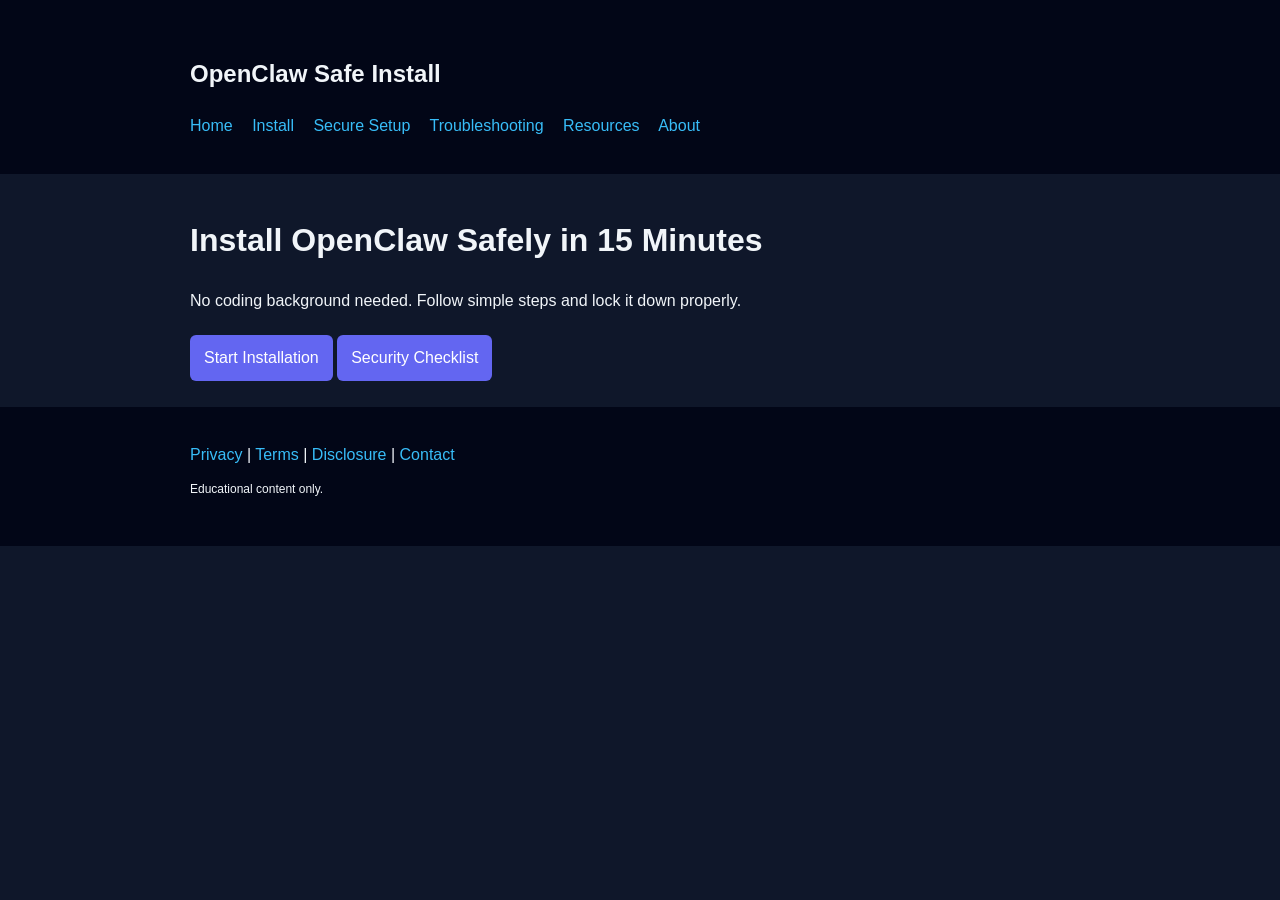
==== index.html @ 9e1f07ef "Add files via upload" ====
<!doctype html>
<html>
<head>
<meta charset="utf-8">
<meta name="viewport" content="width=device-width, initial-scale=1">
<title>OpenClaw Safe Install | OpenClaw Safe Install</title>
<link rel="stylesheet" href="styles.css">
<link rel="icon" href="assets/favicon.svg">
</head>
<body>
<header>
<div class="container">
<h2>OpenClaw Safe Install</h2>
<nav>
<a href="index.html">Home</a>
<a href="install.html">Install</a>
<a href="secure-setup.html">Secure Setup</a>
<a href="troubleshooting.html">Troubleshooting</a>
<a href="resources.html">Resources</a>
<a href="about.html">About</a>
</nav>
</div>
</header>
<div class="container">

<h1>Install OpenClaw Safely in 15 Minutes</h1>
<p>No coding background needed. Follow simple steps and lock it down properly.</p>
<a class="btn" href="install.html">Start Installation</a>
<a class="btn" href="secure-setup.html">Security Checklist</a>

</div>
<footer>
<div class="container">
<a href="privacy.html">Privacy</a> |
<a href="terms.html">Terms</a> |
<a href="disclosure.html">Disclosure</a> |
<a href="contact.html">Contact</a>
<p style="font-size:12px">Educational content only.</p>
</div>
</footer>
</body>
</html>
---- styles.css ----
body{margin:0;font-family:Arial,Helvetica,sans-serif;background:#0f172a;color:#f1f5f9;line-height:1.6}
.container{max-width:900px;margin:auto;padding:20px}
a{color:#38bdf8;text-decoration:none}
header,footer{background:#020617;padding:15px 0}
nav a{margin-right:15px}
.btn{display:inline-block;padding:10px 14px;background:#6366f1;color:white;border-radius:6px;margin:6px 0}
.code{background:#111827;padding:10px;border-radius:6px;overflow:auto}
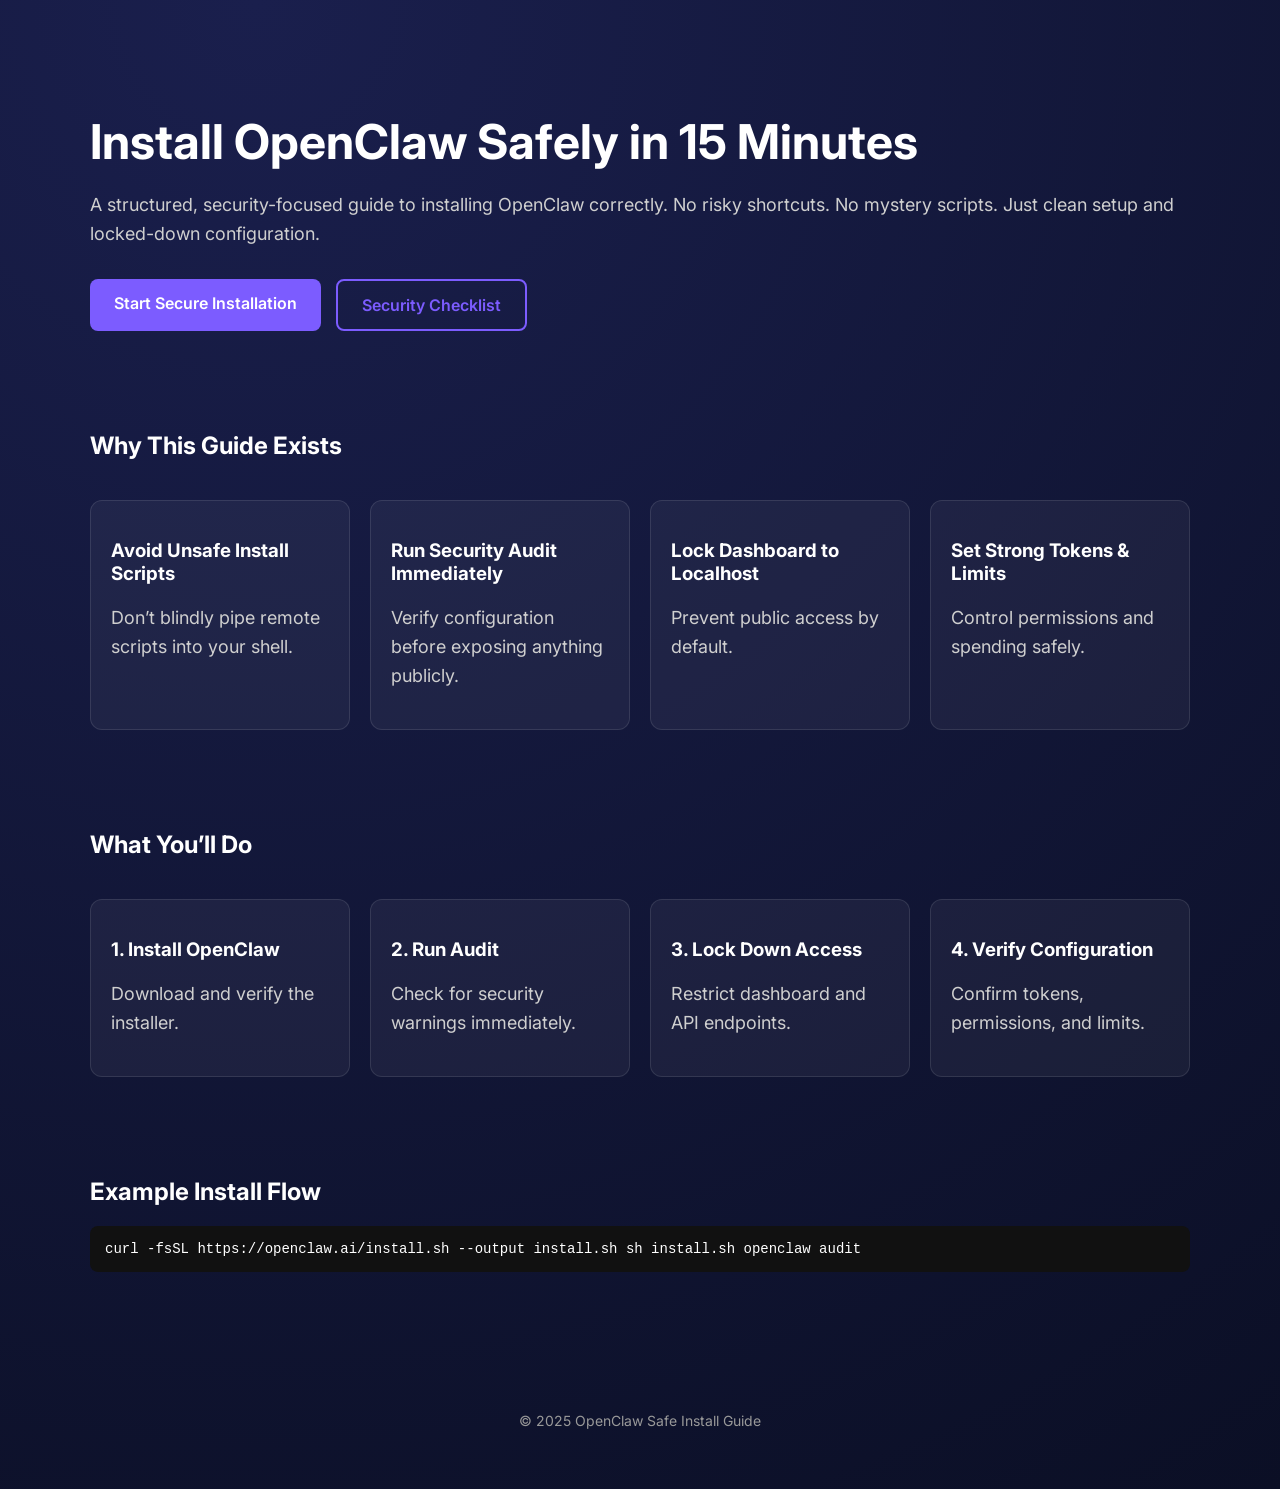
==== commit 9a59ba6a: "Update index.html" ====
--- a/index.html
+++ b/index.html
@@ -1,42 +1,181 @@
-<!doctype html>
-<html>
+<!DOCTYPE html>
+<html lang="en">
 <head>
-<meta charset="utf-8">
-<meta name="viewport" content="width=device-width, initial-scale=1">
-<title>OpenClaw Safe Install | OpenClaw Safe Install</title>
-<link rel="stylesheet" href="styles.css">
-<link rel="icon" href="assets/favicon.svg">
+  <meta charset="UTF-8" />
+  <meta name="viewport" content="width=device-width, initial-scale=1.0" />
+  <title>OpenClaw Safe Install</title>
+
+  <link href="https://fonts.googleapis.com/css2?family=Inter:wght@400;600;700&display=swap" rel="stylesheet">
+
+  <style>
+    body {
+      margin: 0;
+      font-family: Inter, sans-serif;
+      background: radial-gradient(circle at 20% 0%, #1a1f4d, #0b0f25);
+      color: #fff;
+    }
+
+    .container {
+      max-width: 1100px;
+      margin: auto;
+      padding: 80px 20px;
+    }
+
+    h1 {
+      font-size: 48px;
+      margin-bottom: 20px;
+    }
+
+    p {
+      font-size: 18px;
+      color: #cfcfcf;
+      line-height: 1.6;
+    }
+
+    .buttons {
+      margin-top: 30px;
+      display: flex;
+      gap: 15px;
+      flex-wrap: wrap;
+    }
+
+    .btn {
+      padding: 14px 24px;
+      border-radius: 8px;
+      text-decoration: none;
+      font-weight: 600;
+      display: inline-block;
+    }
+
+    .btn-primary {
+      background: #7c5cff;
+      color: white;
+    }
+
+    .btn-secondary {
+      border: 2px solid #7c5cff;
+      color: #7c5cff;
+    }
+
+    .section {
+      margin-top: 100px;
+    }
+
+    .cards {
+      display: grid;
+      grid-template-columns: repeat(auto-fit, minmax(240px, 1fr));
+      gap: 20px;
+      margin-top: 40px;
+    }
+
+    .card {
+      background: rgba(255,255,255,0.05);
+      border: 1px solid rgba(255,255,255,0.1);
+      border-radius: 12px;
+      padding: 20px;
+    }
+
+    footer {
+      text-align: center;
+      padding: 60px 20px;
+      color: #999;
+      font-size: 14px;
+    }
+
+    code {
+      display: block;
+      background: #111;
+      padding: 15px;
+      border-radius: 8px;
+      margin-top: 15px;
+      font-family: monospace;
+      font-size: 14px;
+    }
+  </style>
 </head>
+
 <body>
-<header>
-<div class="container">
-<h2>OpenClaw Safe Install</h2>
-<nav>
-<a href="index.html">Home</a>
-<a href="install.html">Install</a>
-<a href="secure-setup.html">Secure Setup</a>
-<a href="troubleshooting.html">Troubleshooting</a>
-<a href="resources.html">Resources</a>
-<a href="about.html">About</a>
-</nav>
-</div>
-</header>
-<div class="container">
 
-<h1>Install OpenClaw Safely in 15 Minutes</h1>
-<p>No coding background needed. Follow simple steps and lock it down properly.</p>
-<a class="btn" href="install.html">Start Installation</a>
-<a class="btn" href="secure-setup.html">Security Checklist</a>
+  <div class="container">
 
-</div>
-<footer>
-<div class="container">
-<a href="privacy.html">Privacy</a> |
-<a href="terms.html">Terms</a> |
-<a href="disclosure.html">Disclosure</a> |
-<a href="contact.html">Contact</a>
-<p style="font-size:12px">Educational content only.</p>
-</div>
-</footer>
+    <h1>Install OpenClaw Safely in 15 Minutes</h1>
+
+    <p>
+      A structured, security-focused guide to installing OpenClaw correctly.
+      No risky shortcuts. No mystery scripts. Just clean setup and locked-down configuration.
+    </p>
+
+    <div class="buttons">
+      <a href="/install.html" class="btn btn-primary">Start Secure Installation</a>
+      <a href="/secure-setup.html" class="btn btn-secondary">Security Checklist</a>
+    </div>
+
+    <div class="section">
+      <h2>Why This Guide Exists</h2>
+
+      <div class="cards">
+        <div class="card">
+          <h3>Avoid Unsafe Install Scripts</h3>
+          <p>Don’t blindly pipe remote scripts into your shell.</p>
+        </div>
+
+        <div class="card">
+          <h3>Run Security Audit Immediately</h3>
+          <p>Verify configuration before exposing anything publicly.</p>
+        </div>
+
+        <div class="card">
+          <h3>Lock Dashboard to Localhost</h3>
+          <p>Prevent public access by default.</p>
+        </div>
+
+        <div class="card">
+          <h3>Set Strong Tokens & Limits</h3>
+          <p>Control permissions and spending safely.</p>
+        </div>
+      </div>
+    </div>
+
+    <div class="section">
+      <h2>What You’ll Do</h2>
+
+      <div class="cards">
+        <div class="card">
+          <h3>1. Install OpenClaw</h3>
+          <p>Download and verify the installer.</p>
+        </div>
+
+        <div class="card">
+          <h3>2. Run Audit</h3>
+          <p>Check for security warnings immediately.</p>
+        </div>
+
+        <div class="card">
+          <h3>3. Lock Down Access</h3>
+          <p>Restrict dashboard and API endpoints.</p>
+        </div>
+
+        <div class="card">
+          <h3>4. Verify Configuration</h3>
+          <p>Confirm tokens, permissions, and limits.</p>
+        </div>
+      </div>
+    </div>
+
+    <div class="section">
+      <h2>Example Install Flow</h2>
+      <code>
+curl -fsSL https://openclaw.ai/install.sh --output install.sh
+sh install.sh
+openclaw audit
+      </code>
+    </div>
+
+  </div>
+
+  <footer>
+    © 2025 OpenClaw Safe Install Guide
+  </footer>
+
 </body>
-</html>+</html>
